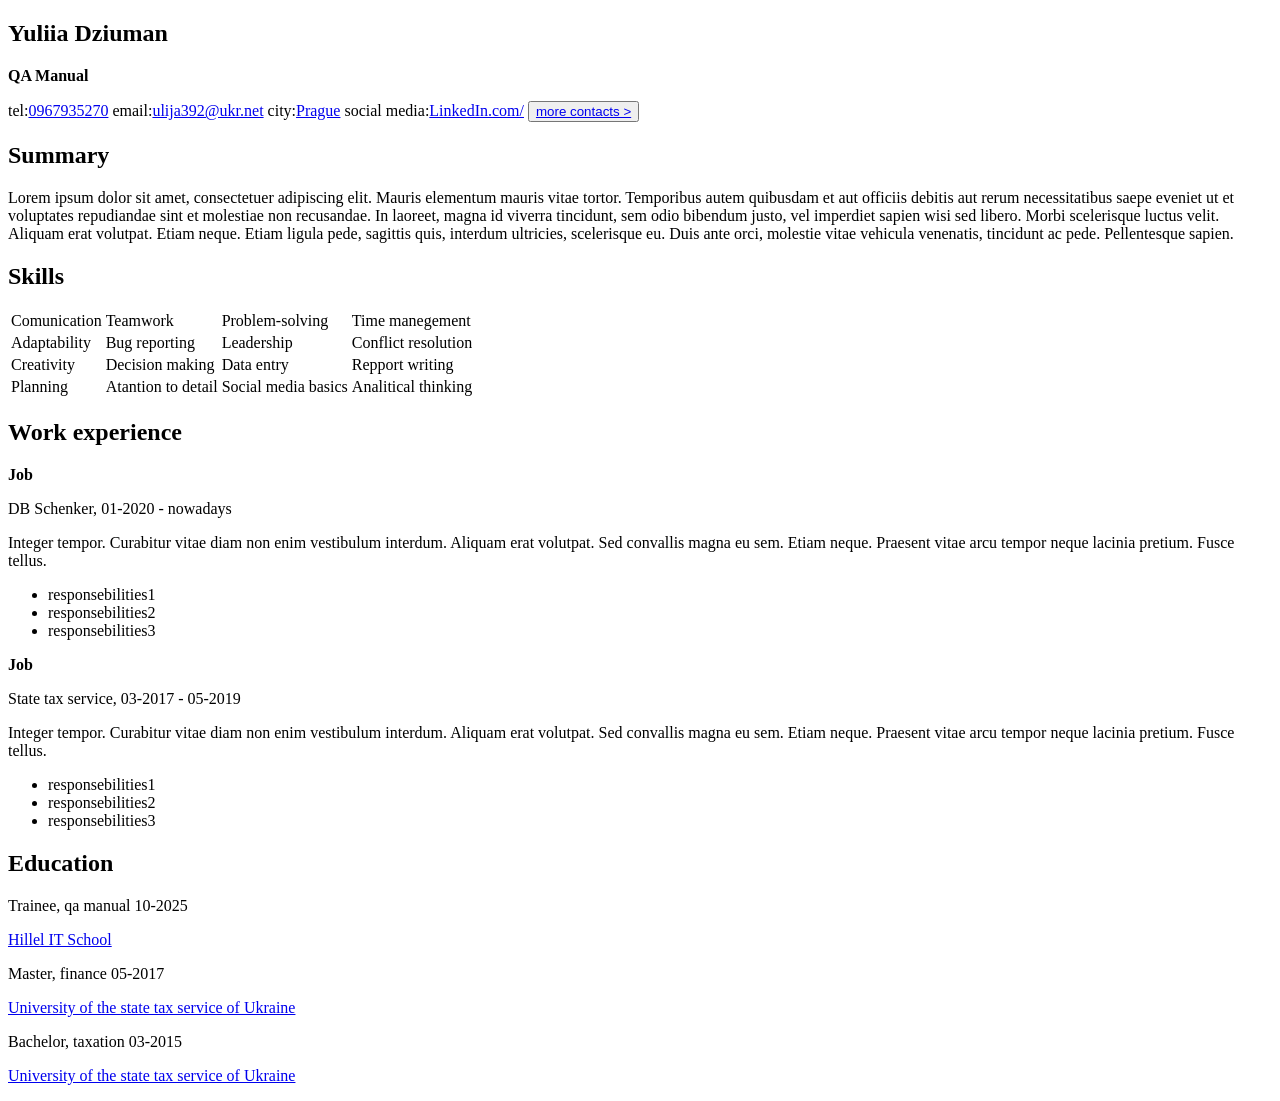
==== index.html @ 7cddd62f "feat: implement first page in HTML" ====
<!DOCTYPE html>
<html lang="uk">
    <head>
        <meta charset="UTF-8">
        <meta name="viewport" content="width=device-width, initial-scale=1.0">
        <title>Yuliia Dziuman</title>
    </head>

    <body>
        <section class="hero">
            <h1>Yuliia Dziuman</h1>
            <p><strong>QA Manual</strong></p>

            <div class="contacts">
                <span>tel:<a href="tel:+380967935270">0967935270</a></span>
                <span>email:<a href="mailto:ulija392@ukr.net">ulija392@ukr.net</a></span>
                <span>city:<a href="https://www.google.com/maps/search/?api=1&query=Prague" target="_blank">Prague</a></span>
                <span>social media:<a href="#">LinkedIn.com/</a></span>
                <button><a href="./pages/contact.html">more contacts ></a></button>
            </div>
        </section>
        
        <section class="summary">
            <h2>Summary</h2>

            <p>
                Lorem ipsum dolor sit amet, consectetuer adipiscing elit. Mauris elementum mauris vitae tortor. 
                Temporibus autem quibusdam et aut officiis debitis aut rerum necessitatibus saepe eveniet ut et 
                voluptates repudiandae sint et molestiae non recusandae. In laoreet, magna id viverra tincidunt, 
                sem odio bibendum justo, vel imperdiet sapien wisi sed libero. Morbi scelerisque luctus velit. 
                Aliquam erat volutpat. Etiam neque. Etiam ligula pede, sagittis quis, interdum ultricies, scelerisque eu. 
                Duis ante orci, molestie vitae vehicula venenatis, tincidunt ac pede. Pellentesque sapien.
            </p>
        </section>

        <section class="skills">
            <h2>Skills</h2>
            <table>
                <tr>
                    <td>Comunication</td>
                    <td>Teamwork</td>
                    <td>Problem-solving</td>
                    <td>Time manegement</td>
                </tr>
                <tr>
                    <td>Adaptability</td>
                    <td>Bug reporting</td>
                    <td>Leadership</td>
                    <td>Conflict resolution</td>
                </tr>
                <tr>
                    <td>Creativity</td>
                    <td>Decision making</td>
                    <td>Data entry</td>
                    <td>Repport writing</td>
                </tr>
                <tr>
                    <td>Planning</td>
                    <td>Atantion to detail</td>
                    <td>Social media basics</td>
                    <td>Analitical thinking</td>
                </tr>
            </table>
        </section>

        <section class="work-experience">
            <h2>Work experience</h2>

            <div class="container-experiense">
                <p><strong>Job</strong></p>
                <div class="container-job__name">
                    <span>DB Schenker, </span>
                    <span>01-2020 - nowadays</span>
                </div>

                <p>
                    Integer tempor. Curabitur vitae diam non enim vestibulum interdum. Aliquam erat volutpat. 
                    Sed convallis magna eu sem. Etiam neque. Praesent vitae arcu tempor neque lacinia pretium. 
                    Fusce tellus.
                </p>
                <ul>
                    <li>responsebilities1</li>
                    <li>responsebilities2</li>
                    <li>responsebilities3</li>
                </ul>
            </div>

            <div class="container-experiense">
                <p><strong>Job</strong></p>
                <div class="container-job__name">
                    <span>State tax service, </span>
                    <span>03-2017 - 05-2019</span>
                </div>

                <p>
                    Integer tempor. Curabitur vitae diam non enim vestibulum interdum. Aliquam erat volutpat. 
                    Sed convallis magna eu sem. Etiam neque. Praesent vitae arcu tempor neque lacinia pretium. 
                    Fusce tellus.
                </p>
                <ul>
                    <li>responsebilities1</li>
                    <li>responsebilities2</li>
                    <li>responsebilities3</li>
                </ul>
            </div>
        </section>

        <section class="education">
            <h2>Education</h2>

            <div class="container-education">
                <div class="container-education__name">
                    <span>Trainee, qa manual </span>
                    <span>10-2025</span>
                </div>
                <p>
                    <a href="https://ithillel.ua" target="_blank">Hillel IT School</a>
                </p>
            </div>

            <div class="container-education">
                <div class="container-education__name">
                    <span>Master, finance</span>
                    <span>05-2017</span>
                </div>
                <p>
                    <a href="https://dpu.edu.ua/" target=_blank>University of the state tax service of Ukraine</a>
                </p>
            </div>

            <div class="container-education">
                <div class="container-education__name">
                    <span>Bachelor, taxation</span>
                    <span>03-2015</span>
                </div>
                <p>
                    <a href="https://dpu.edu.ua/" target="_blank">University of the state tax service of Ukraine</a>
                </p>
            </div>
        </section>
    </body>
</html>
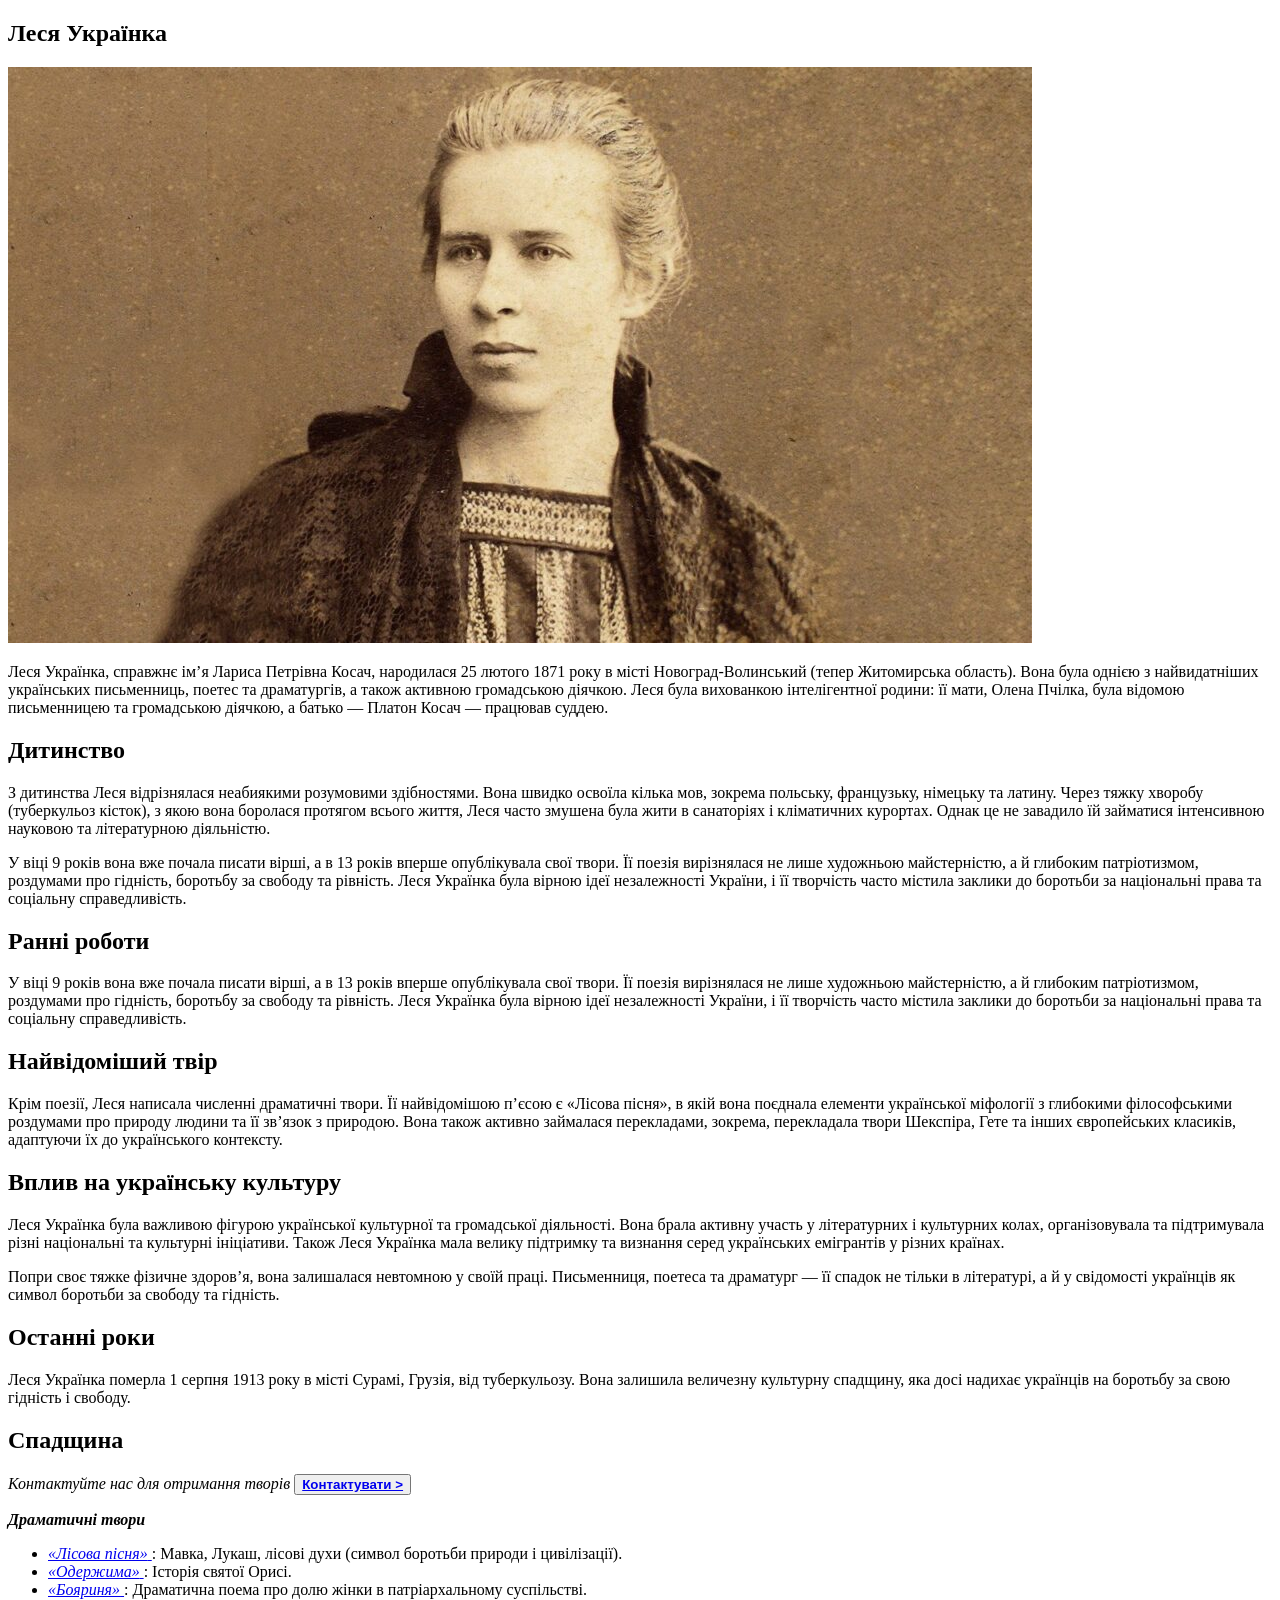
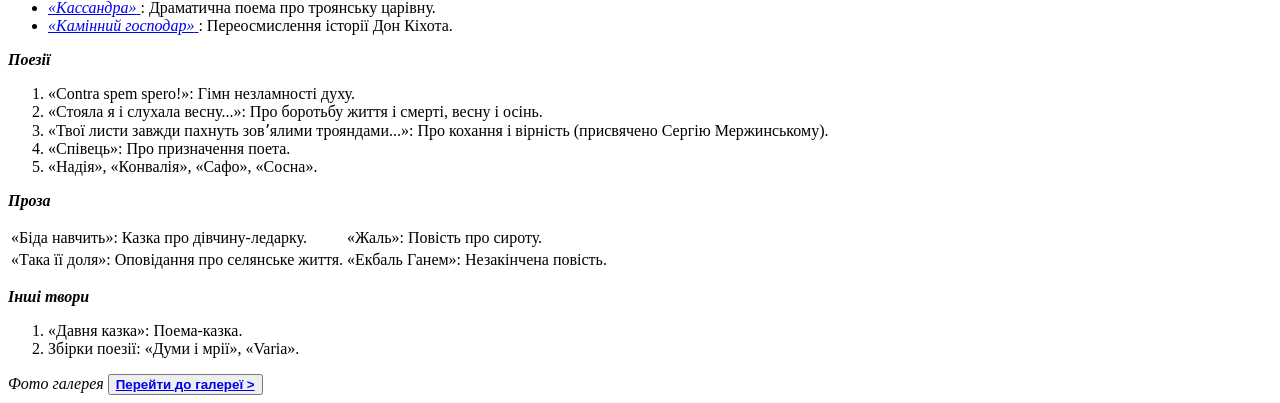
==== commit d375fa3d: "feat: complete home, gallery and contacts page" ====
--- a/index.html
+++ b/index.html
@@ -1,5 +1,5 @@
 <!DOCTYPE html>
-<html lang="uk">
+<html lang="ukr">
     <head>
         <meta charset="UTF-8">
         <meta name="viewport" content="width=device-width, initial-scale=1.0">
@@ -7,136 +7,160 @@
     </head>
 
     <body>
-        <section class="hero">
-            <h1>Yuliia Dziuman</h1>
-            <p><strong>QA Manual</strong></p>
+        <section class="main-info">
+            <h1>Леся Українка</h1>
+            <div class="photo-container">
+                <img src="./assets/photo/Lesya1.jpg">
+            </div>
+            <p>
+                Леся Українка, справжнє ім’я Лариса Петрівна Косач, народилася 25 лютого 1871 року в місті 
+                Новоград-Волинський (тепер Житомирська область). Вона була однією з найвидатніших українських 
+                письменниць, поетес та драматургів, а також активною громадською діячкою. Леся була вихованкою 
+                інтелігентної родини: її мати, Олена Пчілка, була відомою письменницею та громадською діячкою, 
+                а батько — Платон Косач — працював суддею.
+            </p>
+        </section>
 
-            <div class="contacts">
-                <span>tel:<a href="tel:+380967935270">0967935270</a></span>
-                <span>email:<a href="mailto:ulija392@ukr.net">ulija392@ukr.net</a></span>
-                <span>city:<a href="https://www.google.com/maps/search/?api=1&query=Prague" target="_blank">Prague</a></span>
-                <span>social media:<a href="#">LinkedIn.com/</a></span>
-                <button><a href="./pages/contact.html">more contacts ></a></button>
+        <section class="childhood">
+            <h2>Дитинство</h2>
+            <p>
+                З дитинства Леся відрізнялася неабиякими розумовими здібностями. Вона швидко освоїла кілька мов, 
+                зокрема польську, французьку, німецьку та латину. Через тяжку хворобу (туберкульоз кісток), з якою 
+                вона боролася протягом всього життя, Леся часто змушена була жити в санаторіях і кліматичних курортах. 
+                Однак це не завадило їй займатися інтенсивною науковою та літературною діяльністю.
+            </p>
+
+            <p>
+                У віці 9 років вона вже почала писати вірші, а в 13 років вперше опублікувала свої твори. 
+                Її поезія вирізнялася не лише художньою майстерністю, а й глибоким патріотизмом, роздумами про 
+                гідність, боротьбу за свободу та рівність. Леся Українка була вірною ідеї незалежності України, 
+                і її творчість часто містила заклики до боротьби за національні права та соціальну справедливість.
+            </p>
+        </section>
+
+        <section class="early-works">
+            <h2>Ранні роботи</h2>
+            <p>
+                У віці 9 років вона вже почала писати вірші, а в 13 років вперше опублікувала свої твори. 
+                Її поезія вирізнялася не лише художньою майстерністю, а й глибоким патріотизмом, роздумами 
+                про гідність, боротьбу за свободу та рівність. Леся Українка була вірною ідеї незалежності України, 
+                і її творчість часто містила заклики до боротьби за національні права та соціальну справедливість.
+            </p>
+        </section>
+
+        <section class="famous-work">
+            <h2>Найвідоміший твір</h2>
+            <p>
+                Крім поезії, Леся написала численні драматичні твори. Її найвідомішою п’єсою є «Лісова пісня», 
+                в якій вона поєднала елементи української міфології з глибокими філософськими роздумами про природу 
+                людини та її зв’язок з природою. Вона також активно займалася перекладами, зокрема, перекладала 
+                твори Шекспіра, Гете та інших європейських класиків, адаптуючи їх до українського контексту.
+            </p>
+        </section>
+
+        <section class="influence">
+            <h2>Вплив на українську культуру</h2>
+            <p>
+                Леся Українка була важливою фігурою української культурної та громадської діяльності. 
+                Вона брала активну участь у літературних і культурних колах, організовувала та підтримувала різні 
+                національні та культурні ініціативи. Також Леся Українка мала велику підтримку та визнання 
+                серед українських емігрантів у різних країнах.
+            </p>
+            <p>
+                Попри своє тяжке фізичне здоров’я, вона залишалася невтомною у своїй праці. Письменниця, поетеса 
+                та драматург — її спадок не тільки в літературі, а й у свідомості українців як символ боротьби за 
+                свободу та гідність.
+            </p>
+        </section>
+
+        <section class="last-years">
+            <h2>Останні роки</h2>
+            <p>
+                Леся Українка померла 1 серпня 1913 року в місті Сурамі, Грузія, від туберкульозу. 
+                Вона залишила величезну культурну спадщину, яка досі надихає українців на боротьбу за свою гідність 
+                і свободу.
+            </p>
+        </section>
+
+        <section class="heritage">
+            <h2>Спадщина</h2>
+            <em>Контактуйте нас для отримання творів</em>
+            <button><a href="./pages/contact.html"><strong>Контактувати ></strong></a></button>
+
+            <div class="container-heritage">
+                <p><strong><em>Драматичні твори</em></strong></p>
+                <ul>
+                    <li>
+                        <a href="https://www.google.com/search?q=%D0%9B%D1%96%D1%81%D0%BE%D0%B2%D0%B0+%D0%BF%D1%96%D1%81%D0%BD%D1%8F&rlz=1C5CHFA_enCZ1184CZ1184&oq=%D1%82%D0%B2%D0%BE&gs_lcrp=EgZjaHJvbWUqDggAEEUYJxg7GIAEGIoFMg4IABBFGCcYOxiABBiKBTIGCAEQRRg5MgcIAhAuGIAEMgcIAxAuGIAEMgcIBBAuGIAEMgcIBRAuGIAEMgcIBhAAGIAEMgYIBxBFGDzSAQgxMzI0ajBqN6gCALACAA&sourceid=chrome&ie=UTF-8&mstk=AUtExfCEpEZKrfgEmL41VpG5Y1wr7-V3XyxTBz29z8yNsmkkH_Utf9ufx4-Y3x_0yut-obnzzE8DQyiSuSd7BI_YWmNjnSlcJNmLFvCf7UInEaba6IKvllo2jAiQNJZKq6qoS4k7cPy1UvIZnFvHKGbCTng4coLzROaku92Wh_n5SNCwi44&csui=3&ved=2ahUKEwjCoJrG9PKRAxVWIBAIHaSnL4IQgK4QegQIBhAB">
+                            <em>«Лісова пісня»</em>
+                        </a>
+                        : Мавка, Лукаш, лісові духи (символ боротьби природи і цивілізації).
+                    </li>
+                    <li>
+                        <a href="https://www.google.com/search?q=%D0%9E%D0%B4%D0%B5%D1%80%D0%B6%D0%B8%D0%BC%D0%B0&rlz=1C5CHFA_enCZ1184CZ1184&oq=%D1%82%D0%B2%D0%BE&gs_lcrp=EgZjaHJvbWUqDggAEEUYJxg7GIAEGIoFMg4IABBFGCcYOxiABBiKBTIGCAEQRRg5MgcIAhAuGIAEMgcIAxAuGIAEMgcIBBAuGIAEMgcIBRAuGIAEMgcIBhAAGIAEMgYIBxBFGDzSAQgxMzI0ajBqN6gCALACAA&sourceid=chrome&ie=UTF-8&mstk=AUtExfCEpEZKrfgEmL41VpG5Y1wr7-V3XyxTBz29z8yNsmkkH_Utf9ufx4-Y3x_0yut-obnzzE8DQyiSuSd7BI_YWmNjnSlcJNmLFvCf7UInEaba6IKvllo2jAiQNJZKq6qoS4k7cPy1UvIZnFvHKGbCTng4coLzROaku92Wh_n5SNCwi44&csui=3&ved=2ahUKEwjCoJrG9PKRAxVWIBAIHaSnL4IQgK4QegQIBhAI">
+                            <em>«Одержима»</em>
+                        </a>
+                        : Історія святої Орисі.
+                    </li>
+                    <li>
+                        <a href="https://www.google.com/search?q=%D0%91%D0%BE%D1%8F%D1%80%D0%B8%D0%BD%D1%8F&rlz=1C5CHFA_enCZ1184CZ1184&oq=%D1%82%D0%B2%D0%BE&gs_lcrp=EgZjaHJvbWUqDggAEEUYJxg7GIAEGIoFMg4IABBFGCcYOxiABBiKBTIGCAEQRRg5MgcIAhAuGIAEMgcIAxAuGIAEMgcIBBAuGIAEMgcIBRAuGIAEMgcIBhAAGIAEMgYIBxBFGDzSAQgxMzI0ajBqN6gCALACAA&sourceid=chrome&ie=UTF-8&mstk=AUtExfCEpEZKrfgEmL41VpG5Y1wr7-V3XyxTBz29z8yNsmkkH_Utf9ufx4-Y3x_0yut-obnzzE8DQyiSuSd7BI_YWmNjnSlcJNmLFvCf7UInEaba6IKvllo2jAiQNJZKq6qoS4k7cPy1UvIZnFvHKGbCTng4coLzROaku92Wh_n5SNCwi44&csui=3&ved=2ahUKEwjCoJrG9PKRAxVWIBAIHaSnL4IQgK4QegQIBhAD">
+                            <em>«Бояриня»</em>
+                        </a>
+                        : Драматична поема про долю жінки в патріархальному суспільстві.
+                    </li>
+                    <li>
+                        <a href="https://www.google.com/search?q=%D0%9A%D0%B0%D1%81%D1%81%D0%B0%D0%BD%D0%B4%D1%80%D0%B0+%D0%BB%D0%B5%D1%81%D1%8F+%D1%83%D0%BA%D1%80%D0%B0%D1%97%D0%BD%D0%BA%D0%B0&rlz=1C5CHFA_enCZ1184CZ1184&oq=%D0%9A%D0%B0%D1%81%D1%81%D0%B0%D0%BD%D0%B4%D1%80%D0%B0+%D0%BB%D0%B5%D1%81%D1%8F+%D1%83%D0%BA%D1%80%D0%B0%D1%97%D0%BD%D0%BA%D0%B0&gs_lcrp=EgZjaHJvbWUyDAgAEEUYORjjAhiABDIHCAEQLhiABDIHCAIQABiABDIHCAMQABiABDIHCAQQABiABDIHCAUQABiABDIHCAYQABiABDIHCAcQABiABDIHCAgQABjvBTIHCAkQABjvBdIBCDk3MDdqMGo3qAIIsAIB8QWqDifDvGVo4g&sourceid=chrome&ie=UTF-8">
+                            <em>«Кассандра»</em>
+                        </a>
+                        : Драматична поема про троянську царівну.
+                    </li>
+                    <li>
+                        <a href="https://www.google.com/search?q=%D0%9A%D0%B0%D0%BC%D1%96%D0%BD%D0%BD%D0%B8%D0%B9+%D0%B3%D0%BE%D1%81%D0%BF%D0%BE%D0%B4%D0%B0%D1%80&rlz=1C5CHFA_enCZ1184CZ1184&oq=%D1%82%D0%B2%D0%BE&gs_lcrp=EgZjaHJvbWUqDggAEEUYJxg7GIAEGIoFMg4IABBFGCcYOxiABBiKBTIGCAEQRRg5MgcIAhAuGIAEMgcIAxAuGIAEMgcIBBAuGIAEMgcIBRAuGIAEMgcIBhAAGIAEMgYIBxBFGDzSAQgxMzI0ajBqN6gCALACAA&sourceid=chrome&ie=UTF-8&mstk=AUtExfCEpEZKrfgEmL41VpG5Y1wr7-V3XyxTBz29z8yNsmkkH_Utf9ufx4-Y3x_0yut-obnzzE8DQyiSuSd7BI_YWmNjnSlcJNmLFvCf7UInEaba6IKvllo2jAiQNJZKq6qoS4k7cPy1UvIZnFvHKGbCTng4coLzROaku92Wh_n5SNCwi44&csui=3&ved=2ahUKEwjCoJrG9PKRAxVWIBAIHaSnL4IQgK4QegQIBhAG">
+                            <em>«Камінний господар»</em>
+                        </a>
+                        : Переосмислення історії Дон Кіхота.
+                    </li>
+                </ul>
+            </div>
+
+            <div class="container-heritage">
+                <p><strong><em>Поезії</em></strong></p>
+                <ol>
+                    <li>«Contra spem spero!»: Гімн незламності духу.</li>
+                    <li>«Стояла я і слухала весну...»: Про боротьбу життя і смерті, весну і осінь.</li>
+                    <li>«Твої листи завжди пахнуть зовʼялими трояндами...»</a>: Про кохання і вірність (присвячено Сергію Мержинському).</li>
+                    <li>«Співець»: Про призначення поета.</li>
+                    <li>«Надія», «Конвалія», «Сафо», «Сосна».</li>
+                </ol>
+            </div>
+
+            <div class="container-heritage">
+                <p><strong><em>Проза</em></strong></p>
+                <table>
+                    <tr>
+                        <td>«Біда навчить»: Казка про дівчину-ледарку.</td>
+                        <td>«Жаль»: Повість про сироту.</td>
+                    </tr>
+                    <tr>
+                        <td>«Така її доля»: Оповідання про селянське життя.</td>
+                        <td>«Екбаль Ганем»: Незакінчена повість.</td>
+                    </tr>
+                </table>
+            </div>
+
+            <div class="container-heritage">
+                <p><strong><em>Інші твори</em></strong></p>
+                <ol>
+                    <li>«Давня казка»: Поема-казка.</li>
+                    <li>Збірки поезії: «Думи і мрії», «Varia».</li>
+                </ol>
             </div>
         </section>
         
-        <section class="summary">
-            <h2>Summary</h2>
+        <div>
+            <span><stron><em>Фото галерея</em></stron></span>
 
-            <p>
-                Lorem ipsum dolor sit amet, consectetuer adipiscing elit. Mauris elementum mauris vitae tortor. 
-                Temporibus autem quibusdam et aut officiis debitis aut rerum necessitatibus saepe eveniet ut et 
-                voluptates repudiandae sint et molestiae non recusandae. In laoreet, magna id viverra tincidunt, 
-                sem odio bibendum justo, vel imperdiet sapien wisi sed libero. Morbi scelerisque luctus velit. 
-                Aliquam erat volutpat. Etiam neque. Etiam ligula pede, sagittis quis, interdum ultricies, scelerisque eu. 
-                Duis ante orci, molestie vitae vehicula venenatis, tincidunt ac pede. Pellentesque sapien.
-            </p>
-        </section>
-
-        <section class="skills">
-            <h2>Skills</h2>
-            <table>
-                <tr>
-                    <td>Comunication</td>
-                    <td>Teamwork</td>
-                    <td>Problem-solving</td>
-                    <td>Time manegement</td>
-                </tr>
-                <tr>
-                    <td>Adaptability</td>
-                    <td>Bug reporting</td>
-                    <td>Leadership</td>
-                    <td>Conflict resolution</td>
-                </tr>
-                <tr>
-                    <td>Creativity</td>
-                    <td>Decision making</td>
-                    <td>Data entry</td>
-                    <td>Repport writing</td>
-                </tr>
-                <tr>
-                    <td>Planning</td>
-                    <td>Atantion to detail</td>
-                    <td>Social media basics</td>
-                    <td>Analitical thinking</td>
-                </tr>
-            </table>
-        </section>
-
-        <section class="work-experience">
-            <h2>Work experience</h2>
-
-            <div class="container-experiense">
-                <p><strong>Job</strong></p>
-                <div class="container-job__name">
-                    <span>DB Schenker, </span>
-                    <span>01-2020 - nowadays</span>
-                </div>
-
-                <p>
-                    Integer tempor. Curabitur vitae diam non enim vestibulum interdum. Aliquam erat volutpat. 
-                    Sed convallis magna eu sem. Etiam neque. Praesent vitae arcu tempor neque lacinia pretium. 
-                    Fusce tellus.
-                </p>
-                <ul>
-                    <li>responsebilities1</li>
-                    <li>responsebilities2</li>
-                    <li>responsebilities3</li>
-                </ul>
-            </div>
-
-            <div class="container-experiense">
-                <p><strong>Job</strong></p>
-                <div class="container-job__name">
-                    <span>State tax service, </span>
-                    <span>03-2017 - 05-2019</span>
-                </div>
-
-                <p>
-                    Integer tempor. Curabitur vitae diam non enim vestibulum interdum. Aliquam erat volutpat. 
-                    Sed convallis magna eu sem. Etiam neque. Praesent vitae arcu tempor neque lacinia pretium. 
-                    Fusce tellus.
-                </p>
-                <ul>
-                    <li>responsebilities1</li>
-                    <li>responsebilities2</li>
-                    <li>responsebilities3</li>
-                </ul>
-            </div>
-        </section>
-
-        <section class="education">
-            <h2>Education</h2>
-
-            <div class="container-education">
-                <div class="container-education__name">
-                    <span>Trainee, qa manual </span>
-                    <span>10-2025</span>
-                </div>
-                <p>
-                    <a href="https://ithillel.ua" target="_blank">Hillel IT School</a>
-                </p>
-            </div>
-
-            <div class="container-education">
-                <div class="container-education__name">
-                    <span>Master, finance</span>
-                    <span>05-2017</span>
-                </div>
-                <p>
-                    <a href="https://dpu.edu.ua/" target=_blank>University of the state tax service of Ukraine</a>
-                </p>
-            </div>
-
-            <div class="container-education">
-                <div class="container-education__name">
-                    <span>Bachelor, taxation</span>
-                    <span>03-2015</span>
-                </div>
-                <p>
-                    <a href="https://dpu.edu.ua/" target="_blank">University of the state tax service of Ukraine</a>
-                </p>
-            </div>
-        </section>
+            <button><a href="./pages/gallery.html"><strong>Перейти до галереї ></strong></a></button>
+        </div>
     </body>
 </html>
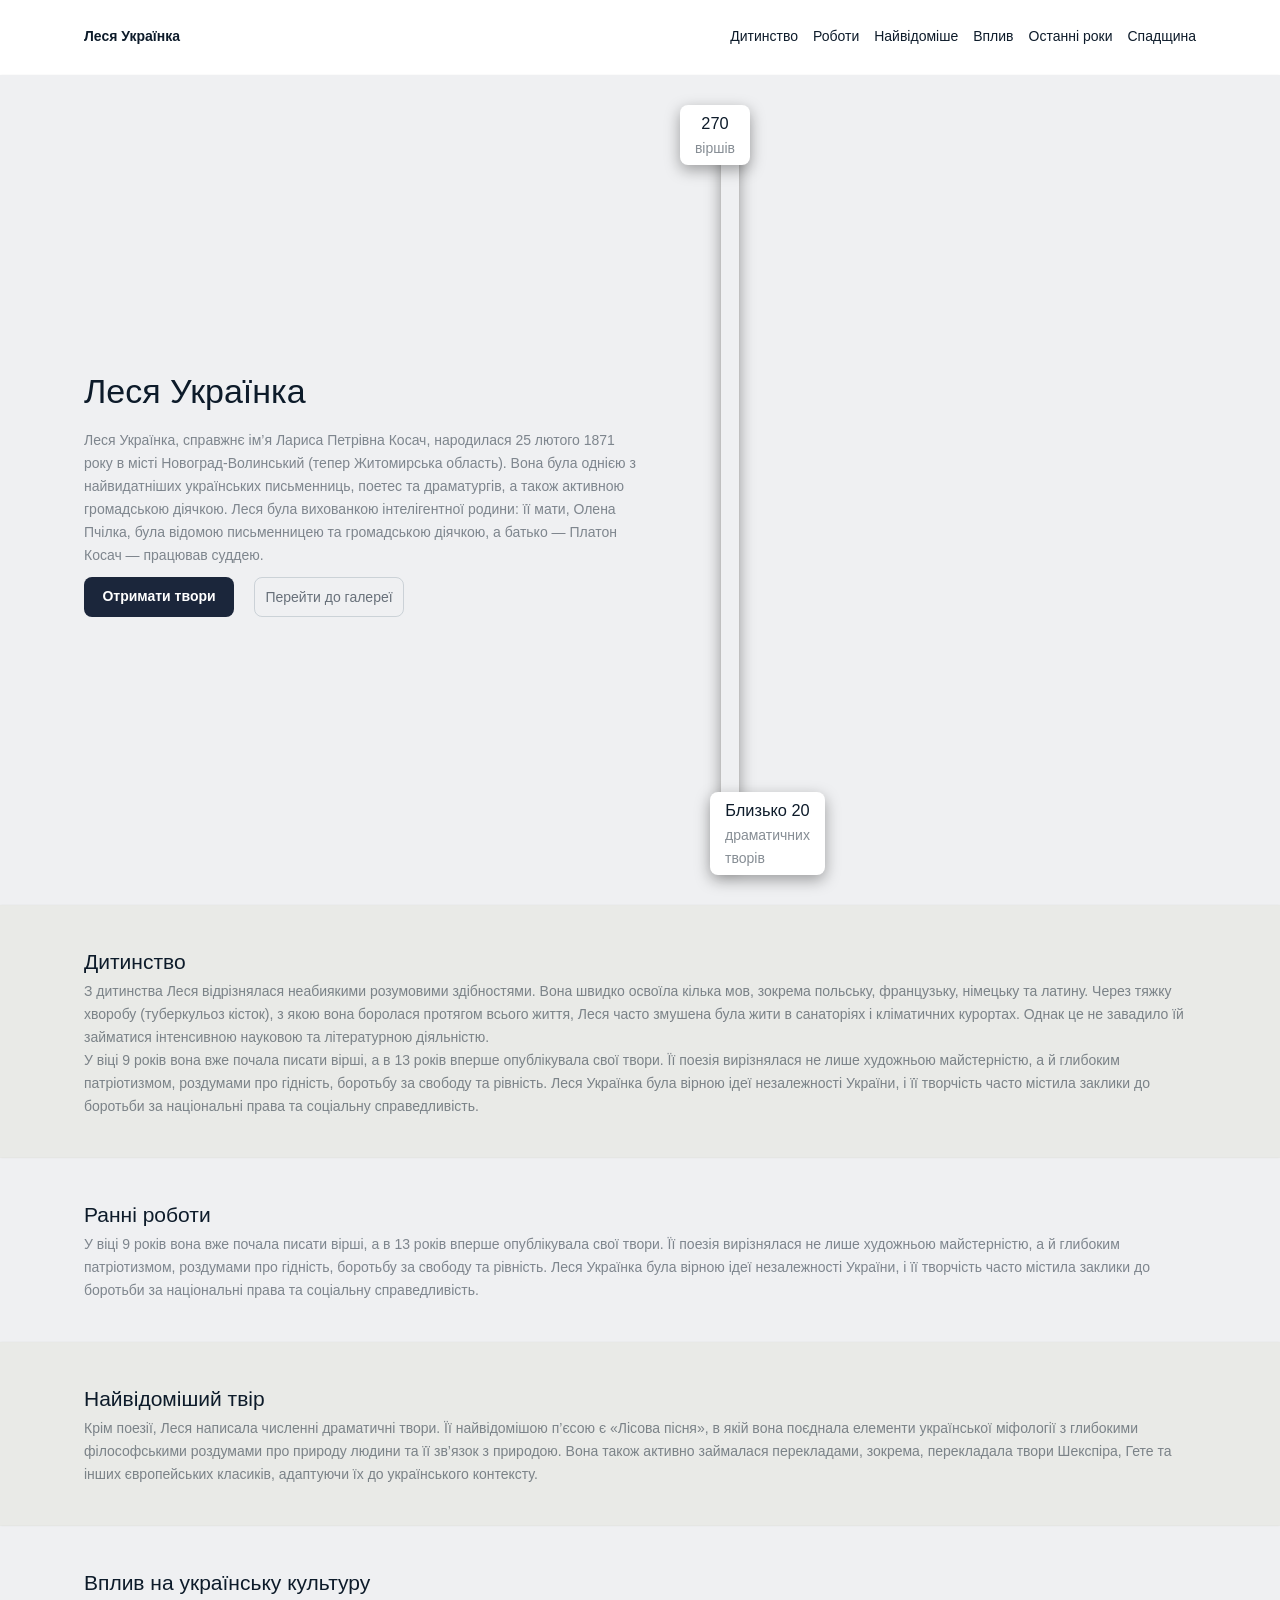
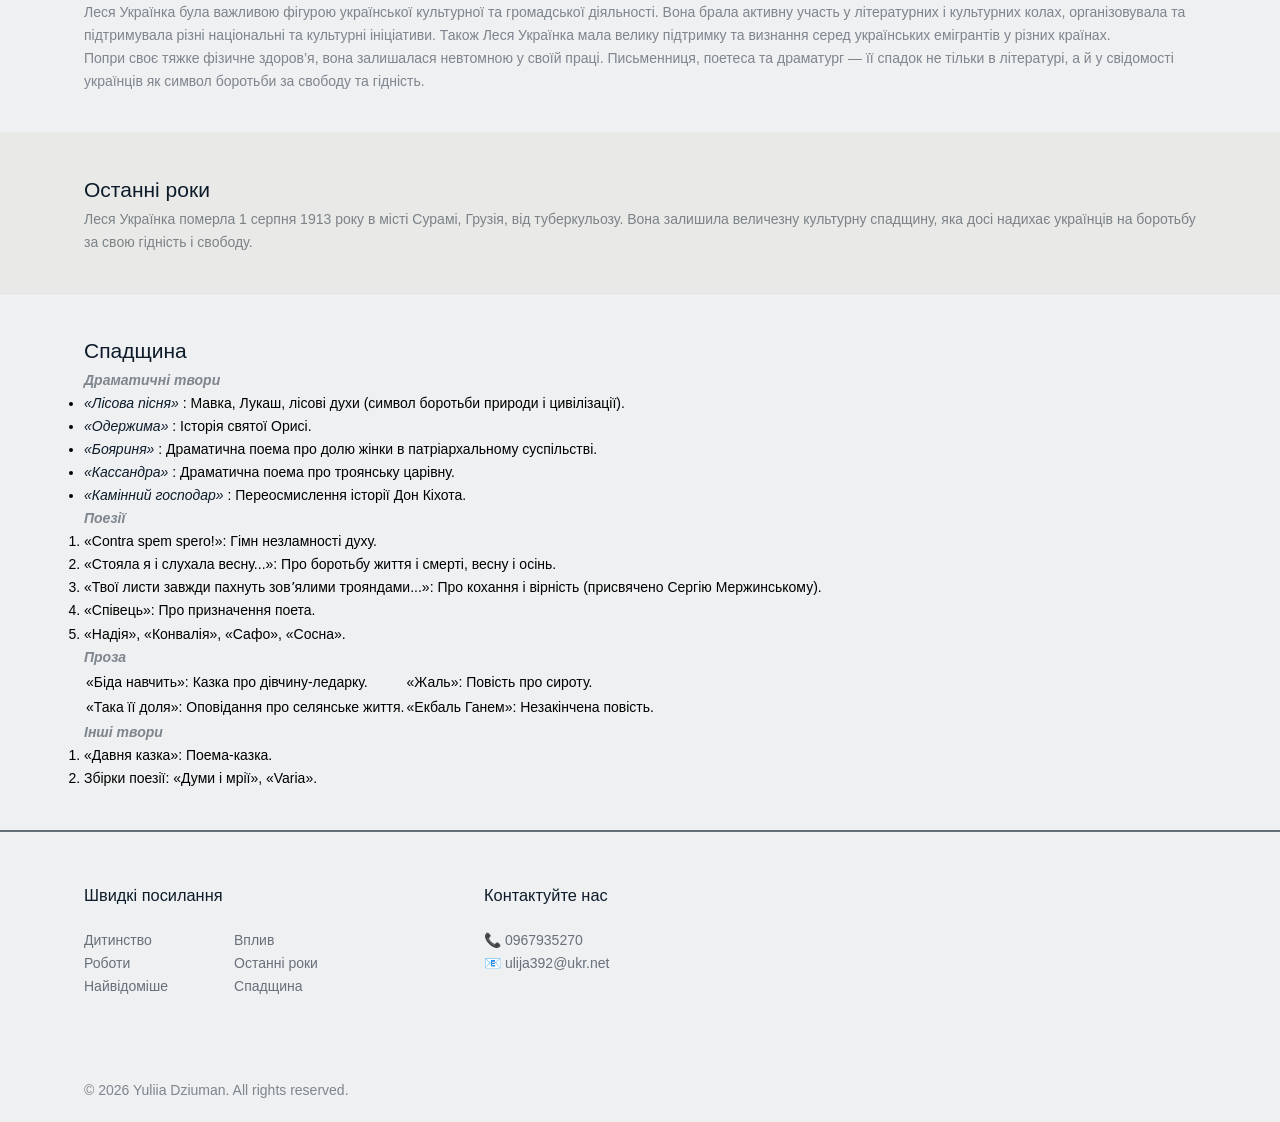
==== commit 9e669d38: "feat: add styles" ====
--- a/index.html
+++ b/index.html
@@ -4,163 +4,280 @@
         <meta charset="UTF-8">
         <meta name="viewport" content="width=device-width, initial-scale=1.0">
         <title>Yuliia Dziuman</title>
+        <link rel="stylesheet" href="./style.css">
+        <style>
+            .main-info > .main-container {
+                display: flex;
+                gap: 80px;
+            }
+            .photo-container {
+                position: relative;         
+
+                max-width: 600px;
+                height: calc(100vh - 150px);            
+
+                box-shadow: rgba(0, 0, 0, 0.35) 0px 5px 15px;
+
+                border-radius: 20px;
+            }
+            .photo-container > img {
+                width: 100%;
+                height: 100%;           
+
+                object-fit: cover;          
+
+                border-radius: 20px;
+            }
+            .photo-container .bubble {
+                display: flex;
+                flex-direction: column;
+                justify-content: center;
+                align-items: center;            
+
+                position: absolute;         
+
+                background-color: white;
+                border: none;
+                border-radius: 8px;         
+
+                box-shadow: rgba(0, 0, 0, 0.35) 0px 5px 15px;           
+
+                padding: 5px 15px;
+            }
+            .photo-container .poems {
+                top: -10px;
+                right: -10px;
+            }
+            .photo-container .dramatic {
+                bottom: -10px;
+                left: -10px;
+            }
+            .container-info {
+                display: flex;
+                flex-direction: column;
+                justify-content: center;
+                gap: 10px;
+                width: 50%;
+            }
+        </style>
     </head>
 
     <body>
-        <section class="main-info">
-            <h1>Леся Українка</h1>
-            <div class="photo-container">
-                <img src="./assets/photo/Lesya1.jpg">
+        <header>
+            <nav class="nav">
+                <span class="logo"><a href="./index.html">Леся Українка</a></span>
+                <ul class="nav-list">
+                    <li><a href="#childhood">Дитинство</a></li>
+                    <li><a href="#early__works">Роботи</a></li>
+                    <li><a href="#famous__work">Найвідоміше</a></li>
+                    <li><a href="#influence">Вплив</a></li>
+                    <li><a href="#last__years">Останні роки</a></li>
+                    <li><a href="#heritage">Спадщина</a></li>
+                </ul>
+            </nav>
+        </header>
+
+        <main class="main">
+            <section class="main-info">
+                <div class="main-container">
+                    <div class="container-info">
+                        <h1>Леся Українка</h1>
+                        <p>
+                            Леся Українка, справжнє ім’я Лариса Петрівна Косач, народилася 25 лютого 1871 року в місті 
+                            Новоград-Волинський (тепер Житомирська область). Вона була однією з найвидатніших українських 
+                            письменниць, поетес та драматургів, а також активною громадською діячкою. Леся була вихованкою 
+                            інтелігентної родини: її мати, Олена Пчілка, була відомою письменницею та громадською діячкою, 
+                            а батько — Платон Косач — працював суддею.
+                        </p>
+                        <div class="container-btns"
+                             style="display: flex; gap: 20px;"
+                        >
+                            <a href="./pages/contact.html" class="primary__btn">Отримати твори</a>
+                        
+                            <a href="./pages/gallery.html" class="secondary__btn">Перейти до галереї</a>
+                        </div>               
+                    </div>
+                    <div class="photo-container">
+                        <div class="poems bubble">
+                            <h3>270</h3>
+                            <p>віршів</p>
+                        </div>
+                        <img src="./assets/photo/Lesya6.jpg">
+                        <div class="dramatic bubble">
+                            <h3>Близько 20</h3>
+                            <p>драматичних творів</p>
+                        </div>
+                    </div>
+                </div>
+            </section>
+            
+            <section class="childhood" id="childhood">
+                <div class="main-container">
+                    <h2>Дитинство</h2>
+                    <p>
+                        З дитинства Леся відрізнялася неабиякими розумовими здібностями. Вона швидко освоїла кілька мов, 
+                        зокрема польську, французьку, німецьку та латину. Через тяжку хворобу (туберкульоз кісток), з якою 
+                        вона боролася протягом всього життя, Леся часто змушена була жити в санаторіях і кліматичних курортах. 
+                        Однак це не завадило їй займатися інтенсивною науковою та літературною діяльністю.
+                    </p>
+
+                    <p>
+                        У віці 9 років вона вже почала писати вірші, а в 13 років вперше опублікувала свої твори. 
+                        Її поезія вирізнялася не лише художньою майстерністю, а й глибоким патріотизмом, роздумами про 
+                        гідність, боротьбу за свободу та рівність. Леся Українка була вірною ідеї незалежності України, 
+                        і її творчість часто містила заклики до боротьби за національні права та соціальну справедливість.
+                    </p>
+                </div>
+            </section>
+            <section class="early__works" id="early__works">
+                <div class="main-container">
+                    <h2>Ранні роботи</h2>
+                    <p>
+                        У віці 9 років вона вже почала писати вірші, а в 13 років вперше опублікувала свої твори. 
+                        Її поезія вирізнялася не лише художньою майстерністю, а й глибоким патріотизмом, роздумами 
+                        про гідність, боротьбу за свободу та рівність. Леся Українка була вірною ідеї незалежності України, 
+                        і її творчість часто містила заклики до боротьби за національні права та соціальну справедливість.
+                    </p>
+                </div>
+            </section>
+            <section class="famous__work" id="famous__work">
+                <div class="main-container">
+                    <h2>Найвідоміший твір</h2>
+                    <p>
+                        Крім поезії, Леся написала численні драматичні твори. Її найвідомішою п’єсою є «Лісова пісня», 
+                        в якій вона поєднала елементи української міфології з глибокими філософськими роздумами про природу 
+                        людини та її зв’язок з природою. Вона також активно займалася перекладами, зокрема, перекладала 
+                        твори Шекспіра, Гете та інших європейських класиків, адаптуючи їх до українського контексту.
+                    </p>
+                </div>
+            </section>
+            <section class="influence" id="influence">
+                <div class="main-container">
+                    <h2>Вплив на українську культуру</h2>
+                    <p>
+                        Леся Українка була важливою фігурою української культурної та громадської діяльності. 
+                        Вона брала активну участь у літературних і культурних колах, організовувала та підтримувала різні 
+                        національні та культурні ініціативи. Також Леся Українка мала велику підтримку та визнання 
+                        серед українських емігрантів у різних країнах.
+                    </p>
+                    <p>
+                        Попри своє тяжке фізичне здоров’я, вона залишалася невтомною у своїй праці. Письменниця, поетеса 
+                        та драматург — її спадок не тільки в літературі, а й у свідомості українців як символ боротьби за 
+                        свободу та гідність.
+                    </p>
+                </div>
+            </section>
+            <section class="last__years" id="last__years">
+                <div class="main-container">
+                    <h2>Останні роки</h2>
+                    <p>
+                        Леся Українка померла 1 серпня 1913 року в місті Сурамі, Грузія, від туберкульозу. 
+                        Вона залишила величезну культурну спадщину, яка досі надихає українців на боротьбу за свою гідність 
+                        і свободу.
+                    </p>
+                </div>
+            </section>
+            <section class="heritage" id="heritage">
+                <div class="main-container">
+                    <h2>Спадщина</h2>
+
+                    <div class="container-heritage">
+                        <p><strong><em>Драматичні твори</em></strong></p>
+                        <ul>
+                            <li>
+                                <a href="https://www.ukrlib.com.ua/books/printit.php?tid=508">
+                                    <em>«Лісова пісня»</em>
+                                </a>
+                                : Мавка, Лукаш, лісові духи (символ боротьби природи і цивілізації).
+                            </li>
+                            <li>
+                                <a href="https://www.ukrlib.com.ua/books/printit.php?tid=514">
+                                    <em>«Одержима»</em>
+                                </a>
+                                : Історія святої Орисі.
+                            </li>
+                            <li>
+                                <a href="https://www.ukrlib.com.ua/books/printit.php?tid=481">
+                                    <em>«Бояриня»</em>
+                                </a>
+                                : Драматична поема про долю жінки в патріархальному суспільстві.
+                            </li>
+                            <li>
+                                <a href="https://www.ukrlib.com.ua/books/printit.php?tid=10382">
+                                    <em>«Кассандра»</em>
+                                </a>
+                                : Драматична поема про троянську царівну.
+                            </li>
+                            <li>
+                                <a href="https://www.ukrlib.com.ua/books/printit.php?tid=501">
+                                    <em>«Камінний господар»</em>
+                                </a>
+                                : Переосмислення історії Дон Кіхота.
+                            </li>
+                        </ul>
+                    </div>
+
+                    <div class="container-heritage">
+                        <p><strong><em>Поезії</em></strong></p>
+                        <ol>
+                            <li>«Contra spem spero!»: Гімн незламності духу.</li>
+                            <li>«Стояла я і слухала весну...»: Про боротьбу життя і смерті, весну і осінь.</li>
+                            <li>«Твої листи завжди пахнуть зовʼялими трояндами...»</a>: Про кохання і вірність (присвячено Сергію Мержинському).</li>
+                            <li>«Співець»: Про призначення поета.</li>
+                            <li>«Надія», «Конвалія», «Сафо», «Сосна».</li>
+                        </ol>
+                    </div>
+
+                    <div class="container-heritage">
+                        <p><strong><em>Проза</em></strong></p>
+                        <table>
+                            <tr>
+                                <td>«Біда навчить»: Казка про дівчину-ледарку.</td>
+                                <td>«Жаль»: Повість про сироту.</td>
+                            </tr>
+                            <tr>
+                                <td>«Така її доля»: Оповідання про селянське життя.</td>
+                                <td>«Екбаль Ганем»: Незакінчена повість.</td>
+                            </tr>
+                        </table>
+                    </div>
+
+                    <div class="container-heritage">
+                        <p><strong><em>Інші твори</em></strong></p>
+                        <ol>
+                            <li>«Давня казка»: Поема-казка.</li>
+                            <li>Збірки поезії: «Думи і мрії», «Varia».</li>
+                        </ol>
+                    </div>
+                </div>
+            </section>
+        </main>
+
+        <footer>
+            <div class="main-container">
+                <nav class="footer-nav">
+                    <h3>Швидкі посилання</h3>
+                    <ul class="nav-list">
+                        <li><a href="#childhood">Дитинство</a></li>
+                        <li><a href="#early__works">Роботи</a></li>
+                        <li><a href="#famous__work">Найвідоміше</a></li>
+                        <li><a href="#influence">Вплив</a></li>
+                        <li><a href="#last__years">Останні роки</a></li>
+                        <li><a href="#heritage">Спадщина</a></li>
+                    </ul>
+                </nav>
+
+                <div class="footer-contacts">
+                    <h3>Контактуйте нас</h3>
+
+                    <div class="container-contacts">
+                        <span>&#x1F4DE; <a href="tel:+380967935270">0967935270</a></span>
+                        <span>&#x1F4E7; <a href="mailto:ulija392@ukr.net">ulija392@ukr.net</a></span>
+                    </div>
+                </div>
             </div>
-            <p>
-                Леся Українка, справжнє ім’я Лариса Петрівна Косач, народилася 25 лютого 1871 року в місті 
-                Новоград-Волинський (тепер Житомирська область). Вона була однією з найвидатніших українських 
-                письменниць, поетес та драматургів, а також активною громадською діячкою. Леся була вихованкою 
-                інтелігентної родини: її мати, Олена Пчілка, була відомою письменницею та громадською діячкою, 
-                а батько — Платон Косач — працював суддею.
-            </p>
-        </section>
-
-        <section class="childhood">
-            <h2>Дитинство</h2>
-            <p>
-                З дитинства Леся відрізнялася неабиякими розумовими здібностями. Вона швидко освоїла кілька мов, 
-                зокрема польську, французьку, німецьку та латину. Через тяжку хворобу (туберкульоз кісток), з якою 
-                вона боролася протягом всього життя, Леся часто змушена була жити в санаторіях і кліматичних курортах. 
-                Однак це не завадило їй займатися інтенсивною науковою та літературною діяльністю.
-            </p>
-
-            <p>
-                У віці 9 років вона вже почала писати вірші, а в 13 років вперше опублікувала свої твори. 
-                Її поезія вирізнялася не лише художньою майстерністю, а й глибоким патріотизмом, роздумами про 
-                гідність, боротьбу за свободу та рівність. Леся Українка була вірною ідеї незалежності України, 
-                і її творчість часто містила заклики до боротьби за національні права та соціальну справедливість.
-            </p>
-        </section>
-
-        <section class="early-works">
-            <h2>Ранні роботи</h2>
-            <p>
-                У віці 9 років вона вже почала писати вірші, а в 13 років вперше опублікувала свої твори. 
-                Її поезія вирізнялася не лише художньою майстерністю, а й глибоким патріотизмом, роздумами 
-                про гідність, боротьбу за свободу та рівність. Леся Українка була вірною ідеї незалежності України, 
-                і її творчість часто містила заклики до боротьби за національні права та соціальну справедливість.
-            </p>
-        </section>
-
-        <section class="famous-work">
-            <h2>Найвідоміший твір</h2>
-            <p>
-                Крім поезії, Леся написала численні драматичні твори. Її найвідомішою п’єсою є «Лісова пісня», 
-                в якій вона поєднала елементи української міфології з глибокими філософськими роздумами про природу 
-                людини та її зв’язок з природою. Вона також активно займалася перекладами, зокрема, перекладала 
-                твори Шекспіра, Гете та інших європейських класиків, адаптуючи їх до українського контексту.
-            </p>
-        </section>
-
-        <section class="influence">
-            <h2>Вплив на українську культуру</h2>
-            <p>
-                Леся Українка була важливою фігурою української культурної та громадської діяльності. 
-                Вона брала активну участь у літературних і культурних колах, організовувала та підтримувала різні 
-                національні та культурні ініціативи. Також Леся Українка мала велику підтримку та визнання 
-                серед українських емігрантів у різних країнах.
-            </p>
-            <p>
-                Попри своє тяжке фізичне здоров’я, вона залишалася невтомною у своїй праці. Письменниця, поетеса 
-                та драматург — її спадок не тільки в літературі, а й у свідомості українців як символ боротьби за 
-                свободу та гідність.
-            </p>
-        </section>
-
-        <section class="last-years">
-            <h2>Останні роки</h2>
-            <p>
-                Леся Українка померла 1 серпня 1913 року в місті Сурамі, Грузія, від туберкульозу. 
-                Вона залишила величезну культурну спадщину, яка досі надихає українців на боротьбу за свою гідність 
-                і свободу.
-            </p>
-        </section>
-
-        <section class="heritage">
-            <h2>Спадщина</h2>
-            <em>Контактуйте нас для отримання творів</em>
-            <button><a href="./pages/contact.html"><strong>Контактувати ></strong></a></button>
-
-            <div class="container-heritage">
-                <p><strong><em>Драматичні твори</em></strong></p>
-                <ul>
-                    <li>
-                        <a href="https://www.google.com/search?q=%D0%9B%D1%96%D1%81%D0%BE%D0%B2%D0%B0+%D0%BF%D1%96%D1%81%D0%BD%D1%8F&rlz=1C5CHFA_enCZ1184CZ1184&oq=%D1%82%D0%B2%D0%BE&gs_lcrp=EgZjaHJvbWUqDggAEEUYJxg7GIAEGIoFMg4IABBFGCcYOxiABBiKBTIGCAEQRRg5MgcIAhAuGIAEMgcIAxAuGIAEMgcIBBAuGIAEMgcIBRAuGIAEMgcIBhAAGIAEMgYIBxBFGDzSAQgxMzI0ajBqN6gCALACAA&sourceid=chrome&ie=UTF-8&mstk=AUtExfCEpEZKrfgEmL41VpG5Y1wr7-V3XyxTBz29z8yNsmkkH_Utf9ufx4-Y3x_0yut-obnzzE8DQyiSuSd7BI_YWmNjnSlcJNmLFvCf7UInEaba6IKvllo2jAiQNJZKq6qoS4k7cPy1UvIZnFvHKGbCTng4coLzROaku92Wh_n5SNCwi44&csui=3&ved=2ahUKEwjCoJrG9PKRAxVWIBAIHaSnL4IQgK4QegQIBhAB">
-                            <em>«Лісова пісня»</em>
-                        </a>
-                        : Мавка, Лукаш, лісові духи (символ боротьби природи і цивілізації).
-                    </li>
-                    <li>
-                        <a href="https://www.google.com/search?q=%D0%9E%D0%B4%D0%B5%D1%80%D0%B6%D0%B8%D0%BC%D0%B0&rlz=1C5CHFA_enCZ1184CZ1184&oq=%D1%82%D0%B2%D0%BE&gs_lcrp=EgZjaHJvbWUqDggAEEUYJxg7GIAEGIoFMg4IABBFGCcYOxiABBiKBTIGCAEQRRg5MgcIAhAuGIAEMgcIAxAuGIAEMgcIBBAuGIAEMgcIBRAuGIAEMgcIBhAAGIAEMgYIBxBFGDzSAQgxMzI0ajBqN6gCALACAA&sourceid=chrome&ie=UTF-8&mstk=AUtExfCEpEZKrfgEmL41VpG5Y1wr7-V3XyxTBz29z8yNsmkkH_Utf9ufx4-Y3x_0yut-obnzzE8DQyiSuSd7BI_YWmNjnSlcJNmLFvCf7UInEaba6IKvllo2jAiQNJZKq6qoS4k7cPy1UvIZnFvHKGbCTng4coLzROaku92Wh_n5SNCwi44&csui=3&ved=2ahUKEwjCoJrG9PKRAxVWIBAIHaSnL4IQgK4QegQIBhAI">
-                            <em>«Одержима»</em>
-                        </a>
-                        : Історія святої Орисі.
-                    </li>
-                    <li>
-                        <a href="https://www.google.com/search?q=%D0%91%D0%BE%D1%8F%D1%80%D0%B8%D0%BD%D1%8F&rlz=1C5CHFA_enCZ1184CZ1184&oq=%D1%82%D0%B2%D0%BE&gs_lcrp=EgZjaHJvbWUqDggAEEUYJxg7GIAEGIoFMg4IABBFGCcYOxiABBiKBTIGCAEQRRg5MgcIAhAuGIAEMgcIAxAuGIAEMgcIBBAuGIAEMgcIBRAuGIAEMgcIBhAAGIAEMgYIBxBFGDzSAQgxMzI0ajBqN6gCALACAA&sourceid=chrome&ie=UTF-8&mstk=AUtExfCEpEZKrfgEmL41VpG5Y1wr7-V3XyxTBz29z8yNsmkkH_Utf9ufx4-Y3x_0yut-obnzzE8DQyiSuSd7BI_YWmNjnSlcJNmLFvCf7UInEaba6IKvllo2jAiQNJZKq6qoS4k7cPy1UvIZnFvHKGbCTng4coLzROaku92Wh_n5SNCwi44&csui=3&ved=2ahUKEwjCoJrG9PKRAxVWIBAIHaSnL4IQgK4QegQIBhAD">
-                            <em>«Бояриня»</em>
-                        </a>
-                        : Драматична поема про долю жінки в патріархальному суспільстві.
-                    </li>
-                    <li>
-                        <a href="https://www.google.com/search?q=%D0%9A%D0%B0%D1%81%D1%81%D0%B0%D0%BD%D0%B4%D1%80%D0%B0+%D0%BB%D0%B5%D1%81%D1%8F+%D1%83%D0%BA%D1%80%D0%B0%D1%97%D0%BD%D0%BA%D0%B0&rlz=1C5CHFA_enCZ1184CZ1184&oq=%D0%9A%D0%B0%D1%81%D1%81%D0%B0%D0%BD%D0%B4%D1%80%D0%B0+%D0%BB%D0%B5%D1%81%D1%8F+%D1%83%D0%BA%D1%80%D0%B0%D1%97%D0%BD%D0%BA%D0%B0&gs_lcrp=EgZjaHJvbWUyDAgAEEUYORjjAhiABDIHCAEQLhiABDIHCAIQABiABDIHCAMQABiABDIHCAQQABiABDIHCAUQABiABDIHCAYQABiABDIHCAcQABiABDIHCAgQABjvBTIHCAkQABjvBdIBCDk3MDdqMGo3qAIIsAIB8QWqDifDvGVo4g&sourceid=chrome&ie=UTF-8">
-                            <em>«Кассандра»</em>
-                        </a>
-                        : Драматична поема про троянську царівну.
-                    </li>
-                    <li>
-                        <a href="https://www.google.com/search?q=%D0%9A%D0%B0%D0%BC%D1%96%D0%BD%D0%BD%D0%B8%D0%B9+%D0%B3%D0%BE%D1%81%D0%BF%D0%BE%D0%B4%D0%B0%D1%80&rlz=1C5CHFA_enCZ1184CZ1184&oq=%D1%82%D0%B2%D0%BE&gs_lcrp=EgZjaHJvbWUqDggAEEUYJxg7GIAEGIoFMg4IABBFGCcYOxiABBiKBTIGCAEQRRg5MgcIAhAuGIAEMgcIAxAuGIAEMgcIBBAuGIAEMgcIBRAuGIAEMgcIBhAAGIAEMgYIBxBFGDzSAQgxMzI0ajBqN6gCALACAA&sourceid=chrome&ie=UTF-8&mstk=AUtExfCEpEZKrfgEmL41VpG5Y1wr7-V3XyxTBz29z8yNsmkkH_Utf9ufx4-Y3x_0yut-obnzzE8DQyiSuSd7BI_YWmNjnSlcJNmLFvCf7UInEaba6IKvllo2jAiQNJZKq6qoS4k7cPy1UvIZnFvHKGbCTng4coLzROaku92Wh_n5SNCwi44&csui=3&ved=2ahUKEwjCoJrG9PKRAxVWIBAIHaSnL4IQgK4QegQIBhAG">
-                            <em>«Камінний господар»</em>
-                        </a>
-                        : Переосмислення історії Дон Кіхота.
-                    </li>
-                </ul>
-            </div>
-
-            <div class="container-heritage">
-                <p><strong><em>Поезії</em></strong></p>
-                <ol>
-                    <li>«Contra spem spero!»: Гімн незламності духу.</li>
-                    <li>«Стояла я і слухала весну...»: Про боротьбу життя і смерті, весну і осінь.</li>
-                    <li>«Твої листи завжди пахнуть зовʼялими трояндами...»</a>: Про кохання і вірність (присвячено Сергію Мержинському).</li>
-                    <li>«Співець»: Про призначення поета.</li>
-                    <li>«Надія», «Конвалія», «Сафо», «Сосна».</li>
-                </ol>
-            </div>
-
-            <div class="container-heritage">
-                <p><strong><em>Проза</em></strong></p>
-                <table>
-                    <tr>
-                        <td>«Біда навчить»: Казка про дівчину-ледарку.</td>
-                        <td>«Жаль»: Повість про сироту.</td>
-                    </tr>
-                    <tr>
-                        <td>«Така її доля»: Оповідання про селянське життя.</td>
-                        <td>«Екбаль Ганем»: Незакінчена повість.</td>
-                    </tr>
-                </table>
-            </div>
-
-            <div class="container-heritage">
-                <p><strong><em>Інші твори</em></strong></p>
-                <ol>
-                    <li>«Давня казка»: Поема-казка.</li>
-                    <li>Збірки поезії: «Думи і мрії», «Varia».</li>
-                </ol>
-            </div>
-        </section>
-        
-        <div>
-            <span><stron><em>Фото галерея</em></stron></span>
-
-            <button><a href="./pages/gallery.html"><strong>Перейти до галереї ></strong></a></button>
-        </div>
+
+            <p class="privacy">&copy; 2026 Yuliia Dziuman. All rights reserved.</p>
+        </footer>
     </body>
 </html>
--- a/style.css
+++ b/style.css
@@ -0,0 +1,236 @@
+* {
+    box-sizing: border-box;
+    margin: 0;
+    padding: 0;
+}
+body {
+    font-family: Arial, Helvetica, sans-serif;
+    font-size: 14px;
+    font-weight: 400;
+    line-height: 1.65;
+}
+.main-container {
+    padding-inline: clamp(16px, 20vw, 84px);
+}
+
+section {
+    padding: 40px 0;
+    box-shadow: rgba(0, 0, 0, 0.05) 0px 0px 2px 0px;
+}
+section:first-child {
+    margin-top: 75px;
+}
+section:nth-child(odd) {
+    background-color: #ADB5BD33;
+}
+section:nth-child(even) {
+    background-color: #E0E1DDB3;
+}
+
+h1 {
+    font-size: 34px;
+}
+h1,
+h2,
+h3 {
+    font-weight: 400;
+    color: #0d1b2a;
+}
+p {
+    color: #0D1B2A80;
+}
+a {
+    color: #0d1b2a;
+    text-decoration: none;
+}
+
+.primary__btn {
+    width: 150px;
+    height: 40px;
+    font-weight: 600;
+    color: #FFFFFFFF;
+    background-color: #1b263b;
+    text-align: center;
+    padding: 8px 0;
+    border: none;
+    border-radius: 8px;
+    transition: all 0.4s ease;
+    cursor: pointer;
+}
+.primary__btn:hover {
+    background-color: #2B2E4ACC;
+}
+.primary__btn:active {
+    background-color: #1b263b;
+}
+.secondary__btn {
+    color: #0d1b2a99;
+    text-align: center;
+
+    width: 150px;
+    height: 40px;
+
+    border: 1px solid #778D9A4D; 
+    border-radius: 8px;
+
+    padding: 8px 0;
+
+    cursor: pointer;
+
+    transition: all 0.3s ease;
+}
+.secondary__btn:hover {
+    border: 1px solid #0d1b2a;
+    color: #0d1b2a;
+}
+
+header {
+    width: 100%;
+}
+.main {
+    width: 100%;
+}
+header > .nav {
+    display: flex;
+    justify-content: space-between;
+
+    position: fixed;
+    top: 0;
+    left: 0;
+    right: 0;
+    z-index: 1;
+
+    background-color: white;
+
+    padding: 25px clamp(16px, 20vw, 84px);
+}
+header > .nav .logo {
+    font-weight: 600;
+
+    cursor: pointer;
+}
+header > .nav .nav-list {
+    display: flex;
+    gap: 15px;
+}
+.nav-list > li {
+    list-style: none;
+
+    cursor: pointer;
+}
+.nav-list > li a:hover {
+    color: #0d1b2a99;
+}
+.nav-list > li a:active {
+    color: #0d1b2a;
+}
+
+footer {
+    background-color: #ADB5BD33;
+}
+footer > .main-container {
+    display: flex;
+    gap: 100px;
+    border-top: 2px solid #0d1b2a99;
+    padding-top: 50px;
+    padding-bottom: 50px;
+}
+footer > .main-container h3 {
+    margin-bottom: 20px;
+}
+footer > .main-container a {
+    color: #0d1b2a99;
+}
+footer > .main-container a:hover {
+    color: #0d1b2a;
+}
+footer > .privacy {
+    padding-inline: clamp(16px, 20vw, 84px);
+    padding-top: 20px;
+    padding-bottom: 20px;
+}
+.footer-nav > .nav-list {
+    display: flex;
+    flex-direction: column;
+    flex-wrap: wrap;
+
+    width: 300px;
+    height: 80px;
+}
+.footer-contacts > .container-contacts {
+    display: flex;
+    flex-direction: column;
+}
+.divider {
+    height: 1.5px;
+    background-color: #0d1b2a99;
+
+    padding-inline: clamp(16px, 20vw, 84px);
+}
+
+.gallery {
+    display: flex;
+    gap: 50px;
+    flex-wrap: wrap;
+}
+.gallery > .card {
+    width: 350px;
+    height: 600px;
+
+    background-color: white;
+    border-radius: 20px;
+    box-shadow: rgba(0, 0, 0, 0.05) 0px 0px 0px 1px;
+
+    transition: all 0.3s ease;
+
+    cursor: pointer;
+}
+.gallery > .card:hover {
+    box-shadow: rgba(0, 0, 0, 0.35) 0px 5px 15px;
+}
+.card > .card-img {
+    width: 100%;
+    height: 70%;
+
+    border-radius: 20px 20px 0 0;
+}
+.card-img > img {
+    width: 100%;
+    height: 100%;
+
+    object-fit: cover;
+
+    border-radius: 20px 20px 0 0;
+}
+.card > .card-info {
+    padding: 20px 20px 0 20px;
+}
+
+.contact-form {
+    width: 506px;
+    height: auto;
+
+    padding: 48px;
+    margin: 30px auto 10px auto;
+
+    border: 1px solid #778D9A4D;
+    border-radius: 20px;
+}
+.contact-form > input {
+    height: 31px;
+}
+.contact-form > textarea {
+    height: 150px;
+
+    resize: vertical;
+}
+.contact-form > input,
+textarea {
+    width: 378px;
+    height: 31px;
+
+    border: 1px solid #778D9A4D;
+    border-radius: 10px;
+
+    padding: 2px 0 0 15px;
+}
